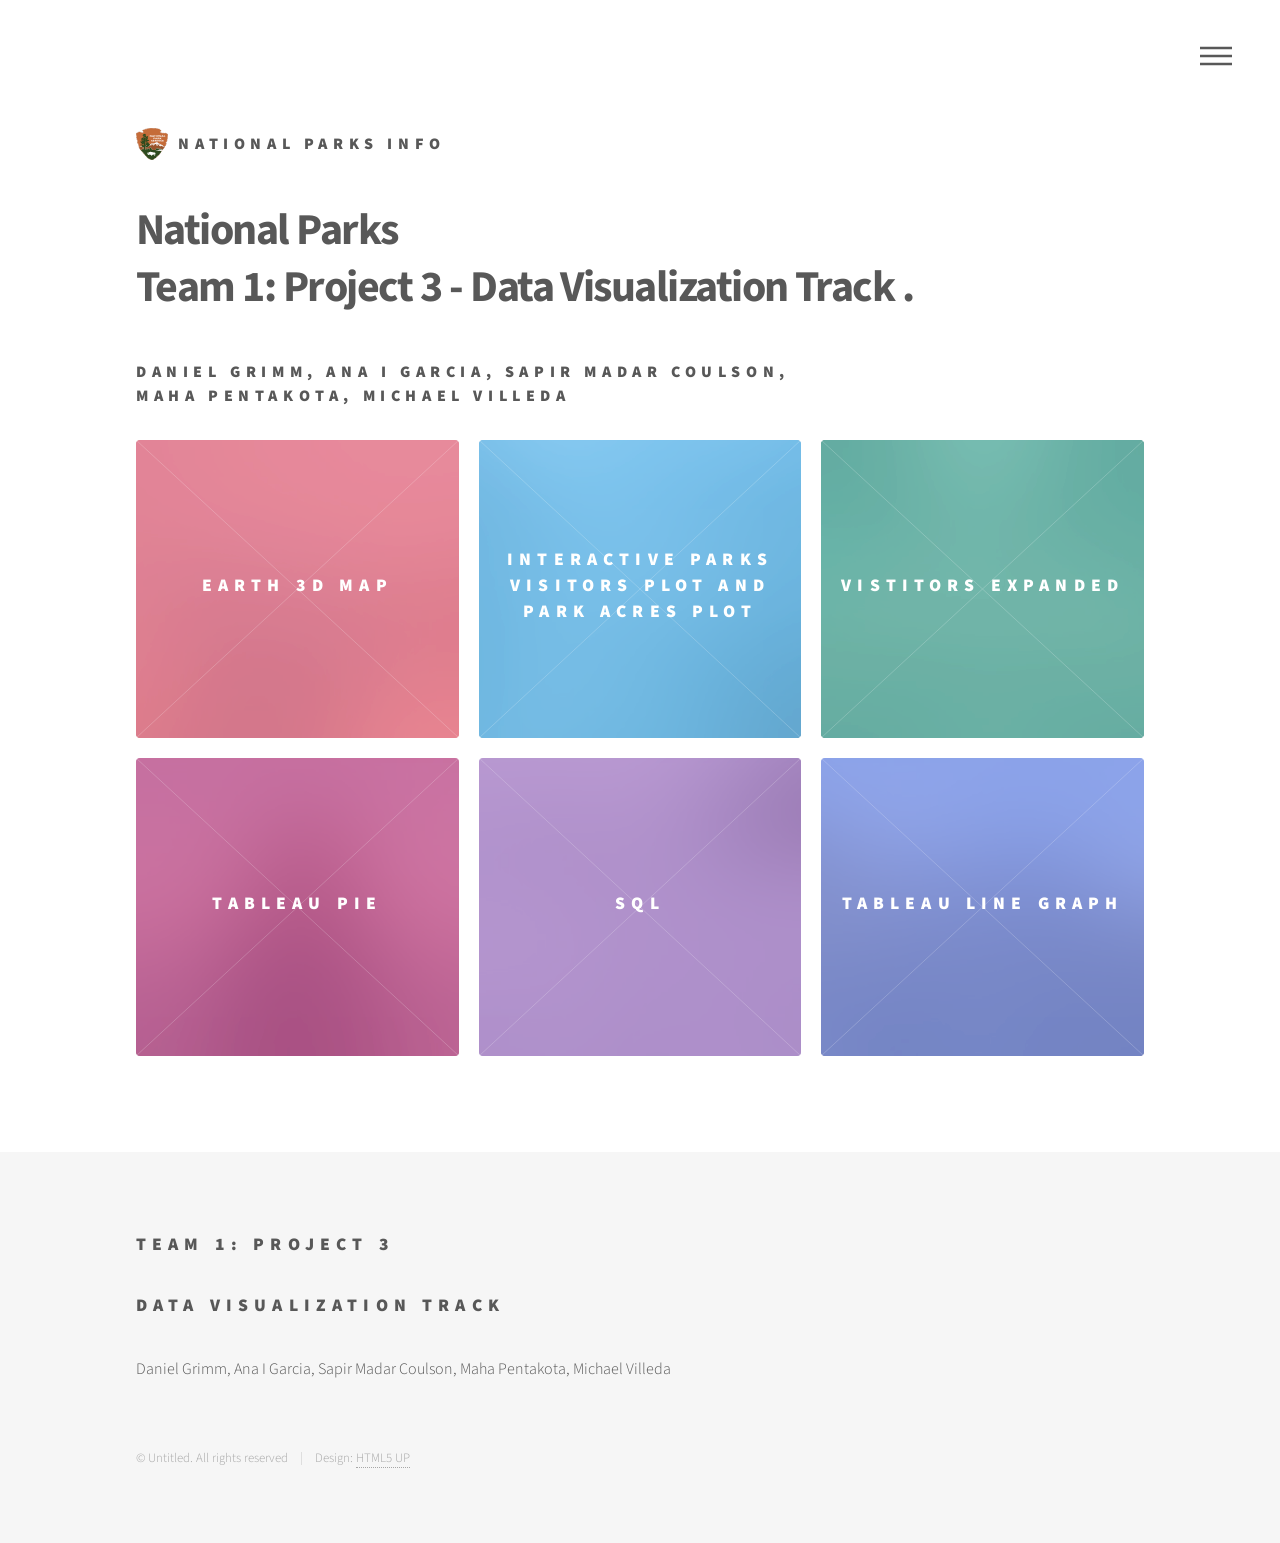
==== index.html @ 00351a28 "first commit" ====
<!DOCTYPE HTML>
<html>
	<head>
		<title>National Parks info</title>
		<meta charset="utf-8" />
		<meta name="viewport" content="width=device-width, initial-scale=1, user-scalable=no" />
		<link rel="stylesheet" href="assets/css/main.css" />
		<noscript><link rel="stylesheet" href="assets/css/noscript.css" /></noscript>
	</head>
	<body class="is-preload">
		<!-- Wrapper -->
			<div id="wrapper">

				<!-- Header -->
					<header id="header">
						<div class="inner">

							<!-- Logo -->
								<a href="index.html" class="logo">
									<span class="symbol"><img src="images/logo.svg" alt="" /></span><span class="title">National Parks info</span>
								</a>

							<!-- Nav -->
								<nav>
									<ul>
										<li><a href="#menu">Menu</a></li>
									</ul>
								</nav>

						</div>
					</header>

				<!-- Menu -->
					<nav id="menu">
						<h2>Menu</h2>
						<ul>
							<li><a href="index.html">Home</a></li>
							<li><a href="map.html">3D MAP</a></li>
							<li><a href="visitors.html">vistitors</a></li>
							<li><a href="visitors-expanded.html">vistitors-expanded</a></li>
							<li><a href="tableauPark.html">Tableau Pie </a></li>
							<li><a href="SQL.html">SQL</a></li>
							<li><a href="tableauYear.html">Tableau Line graph</a></li>
							<li><a href="Readme.md">README</a></li>
						</ul>
					</nav>

				<!-- Main -->
					<div id="main">
						<div class="inner">
							<header>
								<h1>National Parks <br />
								Team 1: Project 3 -  Data Visualization Track </a>.</h1>
								<h3>Daniel Grimm, Ana I Garcia, Sapir Madar Coulson,<br />
								Maha Pentakota, Michael Villeda </h3>
							</header>
							<section class="tiles">
								<article class="style1">
									<span class="image">
										<img src="images/pic01.jpg" alt="" />
									</span>
									<a href="map.html">
										<h2>Earth 3D Map</h2>
										<div class="content">
											<p>National park details, including entrance fees,<br />
												location, and websites, are displayed on an interactive 3D globe using CesiumJS.<br />
												Users can filter data through HTML menus,<br />
												with a Flask backend powering dynamic visualizations.</P>
										</div>
									</a>
								</article>
								<article class="style2">
									<span class="image">
										<img src="images/pic02.jpg" alt="" />
									</span>
									<a href="visitors.html">
										<h2>interactive parks visitors plot and park acres plot </h2>
										<div class="content">
											<p> </p>
										</div>
									</a>
								</article>
								<article class="style3">
									<span class="image">
										<img src="images/pic03.jpg" alt="" />
									</span>
									<a href="visitors-expanded.html">
										<h2>vistitors expanded</h2>
										<div class="content">
										</div>
									</a>
								</article>
								<article class="style4">
									<span class="image">
										<img src="images/pic04.jpg" alt="" />
									</span>
									<a href="tableauPark.html">
										<h2>Tableau Pie</h2>
										<div class="content">
										</div>
									</a>
								</article>
								<article class="style5">
									<span class="image">
										<img src="images/pic05.jpg" alt="" />
									</span>
									<a href="SQL.html">
										<h2>SQL</h2>
										<div class="content">
										</div>
									</a>
								</article>
								<article class="style6">
									<span class="image">
										<img src="images/pic06.jpg" alt="" />
									</span>
									<a href="tableauYear.html">
										<h2>Tableau Line graph</h2>
										<div class="content">
										</div>
									</a>
								</article>
							</section>
						</div>
					</div>

				<!-- Footer -->
					<footer id="footer">
						<div class="inner">
							<section>
								<h2> Team 1: Project 3  </h2>
							    <h2> Data Visualization Track </h2>
								<p>Daniel Grimm, Ana I Garcia, Sapir Madar Coulson, Maha Pentakota, Michael Villeda </p>
						    </section>
							<ul class="copyright">
								<li>&copy; Untitled. All rights reserved</li><li>Design: <a href="http://html5up.net">HTML5 UP</a></li>
							</ul>
						</div>
					</footer>

			</div>

		<!-- Scripts -->
			<script src="assets/js/jquery.min.js"></script>
			<script src="assets/js/browser.min.js"></script>
			<script src="assets/js/breakpoints.min.js"></script>
			<script src="assets/js/util.js"></script>
			<script src="assets/js/main.js"></script>

	</body>
</html>
---- assets/css/main.css ----
@import url(fontawesome-all.min.css);
@import url("https://fonts.googleapis.com/css?family=Source+Sans+Pro:300,700,900");

/*
	Phantom by HTML5 UP
	html5up.net | @ajlkn
	Free for personal and commercial use under the CCA 3.0 license (html5up.net/license)
*/

html, body, div, span, applet, object,
iframe, h1, h2, h3, h4, h5, h6, p, blockquote,
pre, a, abbr, acronym, address, big, cite,
code, del, dfn, em, img, ins, kbd, q, s, samp,
small, strike, strong, sub, sup, tt, var, b,
u, i, center, dl, dt, dd, ol, ul, li, fieldset,
form, label, legend, table, caption, tbody,
tfoot, thead, tr, th, td, article, aside,
canvas, details, embed, figure, figcaption,
footer, header, hgroup, menu, nav, output, ruby,
section, summary, time, mark, audio, video {
	margin: 0;
	padding: 0;
	border: 0;
	font-size: 100%;
	font: inherit;
	vertical-align: baseline;}

article, aside, details, figcaption, figure,
footer, header, hgroup, menu, nav, section {
	display: block;}

body {
	line-height: 1;
}

ol, ul {
	list-style: none;
}

blockquote, q {
	quotes: none;
}

	blockquote:before, blockquote:after, q:before, q:after {
		content: '';
		content: none;
	}

table {
	border-collapse: collapse;
	border-spacing: 0;
}

body {
	-webkit-text-size-adjust: none;
}

mark {
	background-color: transparent;
	color: inherit;
}

input::-moz-focus-inner {
	border: 0;
	padding: 0;
}

input, select, textarea {
	-moz-appearance: none;
	-webkit-appearance: none;
	-ms-appearance: none;
	appearance: none;
}

/* Basic */

	@-ms-viewport {
		width: device-width;
	}

	body {
		-ms-overflow-style: scrollbar;
	}

	@media screen and (max-width: 480px) {

		html, body {
			min-width: 320px;
		}

	}

	html {
		box-sizing: border-box;
	}

	*, *:before, *:after {
		box-sizing: inherit;
	}

	body {
		background: #ffffff;
	}

		body.is-preload *, body.is-preload *:before, body.is-preload *:after {
			-moz-animation: none !important;
			-webkit-animation: none !important;
			-ms-animation: none !important;
			animation: none !important;
			-moz-transition: none !important;
			-webkit-transition: none !important;
			-ms-transition: none !important;
			transition: none !important;
		}

/* Type */

	body, input, select, textarea {
		color: #585858;
		font-family: "Source Sans Pro", Helvetica, sans-serif;
		font-size: 16pt;
		font-weight: 300;
		line-height: 1.75;
	}

		@media screen and (max-width: 1680px) {

			body, input, select, textarea {
				font-size: 14pt;
			}

		}

		@media screen and (max-width: 1280px) {

			body, input, select, textarea {
				font-size: 12pt;
			}

		}

	a {
		-moz-transition: border-bottom-color 0.2s ease, color 0.2s ease;
		-webkit-transition: border-bottom-color 0.2s ease, color 0.2s ease;
		-ms-transition: border-bottom-color 0.2s ease, color 0.2s ease;
		transition: border-bottom-color 0.2s ease, color 0.2s ease;
		text-decoration: none;
		color: #585858;
		border-bottom: dotted 1px rgba(88, 88, 88, 0.5);
	}

		a:hover {
			border-bottom-color: transparent;
			color: #f2849e !important;
		}

	strong, b {
		font-weight: 900;
	}

	em, i {
		font-style: italic;
	}

	p {
		margin: 0 0 2em 0;
	}

	h1 {
		font-size: 2.75em;
		font-weight: 700;
		line-height: 1.3;
		margin: 0 0 1em 0;
		letter-spacing: -0.035em;
	}

		h1 a {
			color: inherit;
		}

		@media screen and (max-width: 736px) {

			h1 {
				font-size: 2em;
				margin: 0 0 1em 0;
			}

		}

		@media screen and (max-width: 360px) {

			h1 {
				font-size: 1.75em;
			}

		}

	h2, h3, h4, h5, h6 {
		font-weight: 900;
		line-height: 1.5;
		margin: 0 0 2em 0;
		text-transform: uppercase;
		letter-spacing: 0.35em;
	}

		h2 a, h3 a, h4 a, h5 a, h6 a {
			color: inherit;
		}

	h2 {
		font-size: 1.1em;
	}

	h3 {
		font-size: 1em;
	}

	h4 {
		font-size: 0.8em;
	}

	h5 {
		font-size: 0.8em;
	}

	h6 {
		font-size: 0.8em;
	}

	@media screen and (max-width: 980px) {

		h1 br, h2 br, h3 br, h4 br, h5 br, h6 br {
			display: none;
		}

	}

	@media screen and (max-width: 736px) {

		h2 {
			font-size: 1em;
		}

		h3 {
			font-size: 0.8em;
		}

	}

	sub {
		font-size: 0.8em;
		position: relative;
		top: 0.5em;
	}

	sup {
		font-size: 0.8em;
		position: relative;
		top: -0.5em;
	}

	blockquote {
		border-left: solid 4px #c9c9c9;
		font-style: italic;
		margin: 0 0 2em 0;
		padding: 0.5em 0 0.5em 2em;
	}

	code {
		background: rgba(144, 144, 144, 0.075);
		border-radius: 4px;
		border: solid 1px #c9c9c9;
		font-family: "Courier New", monospace;
		font-size: 0.9em;
		margin: 0 0.25em;
		padding: 0.25em 0.65em;
	}

	pre {
		-webkit-overflow-scrolling: touch;
		font-family: "Courier New", monospace;
		font-size: 0.9em;
		margin: 0 0 2em 0;
	}

		pre code {
			display: block;
			line-height: 1.75;
			padding: 1em 1.5em;
			overflow-x: auto;
		}

	hr {
		border: 0;
		border-bottom: solid 1px #c9c9c9;
		margin: 2em 0;
	}

		hr.major {
			margin: 3em 0;
		}

	.align-left {
		text-align: left;
	}

	.align-center {
		text-align: center;
	}

	.align-right {
		text-align: right;
	}

/* Row */

	.row {
		display: flex;
		flex-wrap: wrap;
		box-sizing: border-box;
		align-items: stretch;
	}

		.row > * {
			box-sizing: border-box;
		}

		.row.gtr-uniform > * > :last-child {
			margin-bottom: 0;
		}

		.row.aln-left {
			justify-content: flex-start;
		}

		.row.aln-center {
			justify-content: center;
		}

		.row.aln-right {
			justify-content: flex-end;
		}

		.row.aln-top {
			align-items: flex-start;
		}

		.row.aln-middle {
			align-items: center;
		}

		.row.aln-bottom {
			align-items: flex-end;
		}

		.row > .imp {
			order: -1;
		}

		.row > .col-1 {
			width: 8.33333%;
		}

		.row > .off-1 {
			margin-left: 8.33333%;
		}

		.row > .col-2 {
			width: 16.66667%;
		}

		.row > .off-2 {
			margin-left: 16.66667%;
		}

		.row > .col-3 {
			width: 25%;
		}

		.row > .off-3 {
			margin-left: 25%;
		}

		.row > .col-4 {
			width: 33.33333%;
		}

		.row > .off-4 {
			margin-left: 33.33333%;
		}

		.row > .col-5 {
			width: 41.66667%;
		}

		.row > .off-5 {
			margin-left: 41.66667%;
		}

		.row > .col-6 {
			width: 50%;
		}

		.row > .off-6 {
			margin-left: 50%;
		}

		.row > .col-7 {
			width: 58.33333%;
		}

		.row > .off-7 {
			margin-left: 58.33333%;
		}

		.row > .col-8 {
			width: 66.66667%;
		}

		.row > .off-8 {
			margin-left: 66.66667%;
		}

		.row > .col-9 {
			width: 75%;
		}

		.row > .off-9 {
			margin-left: 75%;
		}

		.row > .col-10 {
			width: 83.33333%;
		}

		.row > .off-10 {
			margin-left: 83.33333%;
		}

		.row > .col-11 {
			width: 91.66667%;
		}

		.row > .off-11 {
			margin-left: 91.66667%;
		}

		.row > .col-12 {
			width: 100%;
		}

		.row > .off-12 {
			margin-left: 100%;
		}

		.row.gtr-0 {
			margin-top: 0;
			margin-left: 0em;
		}

			.row.gtr-0 > * {
				padding: 0 0 0 0em;
			}

			.row.gtr-0.gtr-uniform {
				margin-top: 0em;
			}

				.row.gtr-0.gtr-uniform > * {
					padding-top: 0em;
				}

		.row.gtr-25 {
			margin-top: 0;
			margin-left: -0.5em;
		}

			.row.gtr-25 > * {
				padding: 0 0 0 0.5em;
			}

			.row.gtr-25.gtr-uniform {
				margin-top: -0.5em;
			}

				.row.gtr-25.gtr-uniform > * {
					padding-top: 0.5em;
				}

		.row.gtr-50 {
			margin-top: 0;
			margin-left: -1em;
		}

			.row.gtr-50 > * {
				padding: 0 0 0 1em;
			}

			.row.gtr-50.gtr-uniform {
				margin-top: -1em;
			}

				.row.gtr-50.gtr-uniform > * {
					padding-top: 1em;
				}

		.row {
			margin-top: 0;
			margin-left: -2em;
		}

			.row > * {
				padding: 0 0 0 2em;
			}

			.row.gtr-uniform {
				margin-top: -2em;
			}

				.row.gtr-uniform > * {
					padding-top: 2em;
				}

		.row.gtr-150 {
			margin-top: 0;
			margin-left: -3em;
		}

			.row.gtr-150 > * {
				padding: 0 0 0 3em;
			}

			.row.gtr-150.gtr-uniform {
				margin-top: -3em;
			}

				.row.gtr-150.gtr-uniform > * {
					padding-top: 3em;
				}

		.row.gtr-200 {
			margin-top: 0;
			margin-left: -4em;
		}

			.row.gtr-200 > * {
				padding: 0 0 0 4em;
			}

			.row.gtr-200.gtr-uniform {
				margin-top: -4em;
			}

				.row.gtr-200.gtr-uniform > * {
					padding-top: 4em;
				}

		@media screen and (max-width: 1680px) {

			.row {
				display: flex;
				flex-wrap: wrap;
				box-sizing: border-box;
				align-items: stretch;
			}

				.row > * {
					box-sizing: border-box;
				}

				.row.gtr-uniform > * > :last-child {
					margin-bottom: 0;
				}

				.row.aln-left {
					justify-content: flex-start;
				}

				.row.aln-center {
					justify-content: center;
				}

				.row.aln-right {
					justify-content: flex-end;
				}

				.row.aln-top {
					align-items: flex-start;
				}

				.row.aln-middle {
					align-items: center;
				}

				.row.aln-bottom {
					align-items: flex-end;
				}

				.row > .imp-xlarge {
					order: -1;
				}

				.row > .col-1-xlarge {
					width: 8.33333%;
				}

				.row > .off-1-xlarge {
					margin-left: 8.33333%;
				}

				.row > .col-2-xlarge {
					width: 16.66667%;
				}

				.row > .off-2-xlarge {
					margin-left: 16.66667%;
				}

				.row > .col-3-xlarge {
					width: 25%;
				}

				.row > .off-3-xlarge {
					margin-left: 25%;
				}

				.row > .col-4-xlarge {
					width: 33.33333%;
				}

				.row > .off-4-xlarge {
					margin-left: 33.33333%;
				}

				.row > .col-5-xlarge {
					width: 41.66667%;
				}

				.row > .off-5-xlarge {
					margin-left: 41.66667%;
				}

				.row > .col-6-xlarge {
					width: 50%;
				}

				.row > .off-6-xlarge {
					margin-left: 50%;
				}

				.row > .col-7-xlarge {
					width: 58.33333%;
				}

				.row > .off-7-xlarge {
					margin-left: 58.33333%;
				}

				.row > .col-8-xlarge {
					width: 66.66667%;
				}

				.row > .off-8-xlarge {
					margin-left: 66.66667%;
				}

				.row > .col-9-xlarge {
					width: 75%;
				}

				.row > .off-9-xlarge {
					margin-left: 75%;
				}

				.row > .col-10-xlarge {
					width: 83.33333%;
				}

				.row > .off-10-xlarge {
					margin-left: 83.33333%;
				}

				.row > .col-11-xlarge {
					width: 91.66667%;
				}

				.row > .off-11-xlarge {
					margin-left: 91.66667%;
				}

				.row > .col-12-xlarge {
					width: 100%;
				}

				.row > .off-12-xlarge {
					margin-left: 100%;
				}

				.row.gtr-0 {
					margin-top: 0;
					margin-left: 0em;
				}

					.row.gtr-0 > * {
						padding: 0 0 0 0em;
					}

					.row.gtr-0.gtr-uniform {
						margin-top: 0em;
					}

						.row.gtr-0.gtr-uniform > * {
							padding-top: 0em;
						}

				.row.gtr-25 {
					margin-top: 0;
					margin-left: -0.5em;
				}

					.row.gtr-25 > * {
						padding: 0 0 0 0.5em;
					}

					.row.gtr-25.gtr-uniform {
						margin-top: -0.5em;
					}

						.row.gtr-25.gtr-uniform > * {
							padding-top: 0.5em;
						}

				.row.gtr-50 {
					margin-top: 0;
					margin-left: -1em;
				}

					.row.gtr-50 > * {
						padding: 0 0 0 1em;
					}

					.row.gtr-50.gtr-uniform {
						margin-top: -1em;
					}

						.row.gtr-50.gtr-uniform > * {
							padding-top: 1em;
						}

				.row {
					margin-top: 0;
					margin-left: -2em;
				}

					.row > * {
						padding: 0 0 0 2em;
					}

					.row.gtr-uniform {
						margin-top: -2em;
					}

						.row.gtr-uniform > * {
							padding-top: 2em;
						}

				.row.gtr-150 {
					margin-top: 0;
					margin-left: -3em;
				}

					.row.gtr-150 > * {
						padding: 0 0 0 3em;
					}

					.row.gtr-150.gtr-uniform {
						margin-top: -3em;
					}

						.row.gtr-150.gtr-uniform > * {
							padding-top: 3em;
						}

				.row.gtr-200 {
					margin-top: 0;
					margin-left: -4em;
				}

					.row.gtr-200 > * {
						padding: 0 0 0 4em;
					}

					.row.gtr-200.gtr-uniform {
						margin-top: -4em;
					}

						.row.gtr-200.gtr-uniform > * {
							padding-top: 4em;
						}

		}

		@media screen and (max-width: 1280px) {

			.row {
				display: flex;
				flex-wrap: wrap;
				box-sizing: border-box;
				align-items: stretch;
			}

				.row > * {
					box-sizing: border-box;
				}

				.row.gtr-uniform > * > :last-child {
					margin-bottom: 0;
				}

				.row.aln-left {
					justify-content: flex-start;
				}

				.row.aln-center {
					justify-content: center;
				}

				.row.aln-right {
					justify-content: flex-end;
				}

				.row.aln-top {
					align-items: flex-start;
				}

				.row.aln-middle {
					align-items: center;
				}

				.row.aln-bottom {
					align-items: flex-end;
				}

				.row > .imp-large {
					order: -1;
				}

				.row > .col-1-large {
					width: 8.33333%;
				}

				.row > .off-1-large {
					margin-left: 8.33333%;
				}

				.row > .col-2-large {
					width: 16.66667%;
				}

				.row > .off-2-large {
					margin-left: 16.66667%;
				}

				.row > .col-3-large {
					width: 25%;
				}

				.row > .off-3-large {
					margin-left: 25%;
				}

				.row > .col-4-large {
					width: 33.33333%;
				}

				.row > .off-4-large {
					margin-left: 33.33333%;
				}

				.row > .col-5-large {
					width: 41.66667%;
				}

				.row > .off-5-large {
					margin-left: 41.66667%;
				}

				.row > .col-6-large {
					width: 50%;
				}

				.row > .off-6-large {
					margin-left: 50%;
				}

				.row > .col-7-large {
					width: 58.33333%;
				}

				.row > .off-7-large {
					margin-left: 58.33333%;
				}

				.row > .col-8-large {
					width: 66.66667%;
				}

				.row > .off-8-large {
					margin-left: 66.66667%;
				}

				.row > .col-9-large {
					width: 75%;
				}

				.row > .off-9-large {
					margin-left: 75%;
				}

				.row > .col-10-large {
					width: 83.33333%;
				}

				.row > .off-10-large {
					margin-left: 83.33333%;
				}

				.row > .col-11-large {
					width: 91.66667%;
				}

				.row > .off-11-large {
					margin-left: 91.66667%;
				}

				.row > .col-12-large {
					width: 100%;
				}

				.row > .off-12-large {
					margin-left: 100%;
				}

				.row.gtr-0 {
					margin-top: 0;
					margin-left: 0em;
				}

					.row.gtr-0 > * {
						padding: 0 0 0 0em;
					}

					.row.gtr-0.gtr-uniform {
						margin-top: 0em;
					}

						.row.gtr-0.gtr-uniform > * {
							padding-top: 0em;
						}

				.row.gtr-25 {
					margin-top: 0;
					margin-left: -0.5em;
				}

					.row.gtr-25 > * {
						padding: 0 0 0 0.5em;
					}

					.row.gtr-25.gtr-uniform {
						margin-top: -0.5em;
					}

						.row.gtr-25.gtr-uniform > * {
							padding-top: 0.5em;
						}

				.row.gtr-50 {
					margin-top: 0;
					margin-left: -1em;
				}

					.row.gtr-50 > * {
						padding: 0 0 0 1em;
					}

					.row.gtr-50.gtr-uniform {
						margin-top: -1em;
					}

						.row.gtr-50.gtr-uniform > * {
							padding-top: 1em;
						}

				.row {
					margin-top: 0;
					margin-left: -2em;
				}

					.row > * {
						padding: 0 0 0 2em;
					}

					.row.gtr-uniform {
						margin-top: -2em;
					}

						.row.gtr-uniform > * {
							padding-top: 2em;
						}

				.row.gtr-150 {
					margin-top: 0;
					margin-left: -3em;
				}

					.row.gtr-150 > * {
						padding: 0 0 0 3em;
					}

					.row.gtr-150.gtr-uniform {
						margin-top: -3em;
					}

						.row.gtr-150.gtr-uniform > * {
							padding-top: 3em;
						}

				.row.gtr-200 {
					margin-top: 0;
					margin-left: -4em;
				}

					.row.gtr-200 > * {
						padding: 0 0 0 4em;
					}

					.row.gtr-200.gtr-uniform {
						margin-top: -4em;
					}

						.row.gtr-200.gtr-uniform > * {
							padding-top: 4em;
						}

		}

		@media screen and (max-width: 980px) {

			.row {
				display: flex;
				flex-wrap: wrap;
				box-sizing: border-box;
				align-items: stretch;
			}

				.row > * {
					box-sizing: border-box;
				}

				.row.gtr-uniform > * > :last-child {
					margin-bottom: 0;
				}

				.row.aln-left {
					justify-content: flex-start;
				}

				.row.aln-center {
					justify-content: center;
				}

				.row.aln-right {
					justify-content: flex-end;
				}

				.row.aln-top {
					align-items: flex-start;
				}

				.row.aln-middle {
					align-items: center;
				}

				.row.aln-bottom {
					align-items: flex-end;
				}

				.row > .imp-medium {
					order: -1;
				}

				.row > .col-1-medium {
					width: 8.33333%;
				}

				.row > .off-1-medium {
					margin-left: 8.33333%;
				}

				.row > .col-2-medium {
					width: 16.66667%;
				}

				.row > .off-2-medium {
					margin-left: 16.66667%;
				}

				.row > .col-3-medium {
					width: 25%;
				}

				.row > .off-3-medium {
					margin-left: 25%;
				}

				.row > .col-4-medium {
					width: 33.33333%;
				}

				.row > .off-4-medium {
					margin-left: 33.33333%;
				}

				.row > .col-5-medium {
					width: 41.66667%;
				}

				.row > .off-5-medium {
					margin-left: 41.66667%;
				}

				.row > .col-6-medium {
					width: 50%;
				}

				.row > .off-6-medium {
					margin-left: 50%;
				}

				.row > .col-7-medium {
					width: 58.33333%;
				}

				.row > .off-7-medium {
					margin-left: 58.33333%;
				}

				.row > .col-8-medium {
					width: 66.66667%;
				}

				.row > .off-8-medium {
					margin-left: 66.66667%;
				}

				.row > .col-9-medium {
					width: 75%;
				}

				.row > .off-9-medium {
					margin-left: 75%;
				}

				.row > .col-10-medium {
					width: 83.33333%;
				}

				.row > .off-10-medium {
					margin-left: 83.33333%;
				}

				.row > .col-11-medium {
					width: 91.66667%;
				}

				.row > .off-11-medium {
					margin-left: 91.66667%;
				}

				.row > .col-12-medium {
					width: 100%;
				}

				.row > .off-12-medium {
					margin-left: 100%;
				}

				.row.gtr-0 {
					margin-top: 0;
					margin-left: 0em;
				}

					.row.gtr-0 > * {
						padding: 0 0 0 0em;
					}

					.row.gtr-0.gtr-uniform {
						margin-top: 0em;
					}

						.row.gtr-0.gtr-uniform > * {
							padding-top: 0em;
						}

				.row.gtr-25 {
					margin-top: 0;
					margin-left: -0.375em;
				}

					.row.gtr-25 > * {
						padding: 0 0 0 0.375em;
					}

					.row.gtr-25.gtr-uniform {
						margin-top: -0.375em;
					}

						.row.gtr-25.gtr-uniform > * {
							padding-top: 0.375em;
						}

				.row.gtr-50 {
					margin-top: 0;
					margin-left: -0.75em;
				}

					.row.gtr-50 > * {
						padding: 0 0 0 0.75em;
					}

					.row.gtr-50.gtr-uniform {
						margin-top: -0.75em;
					}

						.row.gtr-50.gtr-uniform > * {
							padding-top: 0.75em;
						}

				.row {
					margin-top: 0;
					margin-left: -1.5em;
				}

					.row > * {
						padding: 0 0 0 1.5em;
					}

					.row.gtr-uniform {
						margin-top: -1.5em;
					}

						.row.gtr-uniform > * {
							padding-top: 1.5em;
						}

				.row.gtr-150 {
					margin-top: 0;
					margin-left: -2.25em;
				}

					.row.gtr-150 > * {
						padding: 0 0 0 2.25em;
					}

					.row.gtr-150.gtr-uniform {
						margin-top: -2.25em;
					}

						.row.gtr-150.gtr-uniform > * {
							padding-top: 2.25em;
						}

				.row.gtr-200 {
					margin-top: 0;
					margin-left: -3em;
				}

					.row.gtr-200 > * {
						padding: 0 0 0 3em;
					}

					.row.gtr-200.gtr-uniform {
						margin-top: -3em;
					}

						.row.gtr-200.gtr-uniform > * {
							padding-top: 3em;
						}

		}

		@media screen and (max-width: 736px) {

			.row {
				display: flex;
				flex-wrap: wrap;
				box-sizing: border-box;
				align-items: stretch;
			}

				.row > * {
					box-sizing: border-box;
				}

				.row.gtr-uniform > * > :last-child {
					margin-bottom: 0;
				}

				.row.aln-left {
					justify-content: flex-start;
				}

				.row.aln-center {
					justify-content: center;
				}

				.row.aln-right {
					justify-content: flex-end;
				}

				.row.aln-top {
					align-items: flex-start;
				}

				.row.aln-middle {
					align-items: center;
				}

				.row.aln-bottom {
					align-items: flex-end;
				}

				.row > .imp-small {
					order: -1;
				}

				.row > .col-1-small {
					width: 8.33333%;
				}

				.row > .off-1-small {
					margin-left: 8.33333%;
				}

				.row > .col-2-small {
					width: 16.66667%;
				}

				.row > .off-2-small {
					margin-left: 16.66667%;
				}

				.row > .col-3-small {
					width: 25%;
				}

				.row > .off-3-small {
					margin-left: 25%;
				}

				.row > .col-4-small {
					width: 33.33333%;
				}

				.row > .off-4-small {
					margin-left: 33.33333%;
				}

				.row > .col-5-small {
					width: 41.66667%;
				}

				.row > .off-5-small {
					margin-left: 41.66667%;
				}

				.row > .col-6-small {
					width: 50%;
				}

				.row > .off-6-small {
					margin-left: 50%;
				}

				.row > .col-7-small {
					width: 58.33333%;
				}

				.row > .off-7-small {
					margin-left: 58.33333%;
				}

				.row > .col-8-small {
					width: 66.66667%;
				}

				.row > .off-8-small {
					margin-left: 66.66667%;
				}

				.row > .col-9-small {
					width: 75%;
				}

				.row > .off-9-small {
					margin-left: 75%;
				}

				.row > .col-10-small {
					width: 83.33333%;
				}

				.row > .off-10-small {
					margin-left: 83.33333%;
				}

				.row > .col-11-small {
					width: 91.66667%;
				}

				.row > .off-11-small {
					margin-left: 91.66667%;
				}

				.row > .col-12-small {
					width: 100%;
				}

				.row > .off-12-small {
					margin-left: 100%;
				}

				.row.gtr-0 {
					margin-top: 0;
					margin-left: 0em;
				}

					.row.gtr-0 > * {
						padding: 0 0 0 0em;
					}

					.row.gtr-0.gtr-uniform {
						margin-top: 0em;
					}

						.row.gtr-0.gtr-uniform > * {
							padding-top: 0em;
						}

				.row.gtr-25 {
					margin-top: 0;
					margin-left: -0.25em;
				}

					.row.gtr-25 > * {
						padding: 0 0 0 0.25em;
					}

					.row.gtr-25.gtr-uniform {
						margin-top: -0.25em;
					}

						.row.gtr-25.gtr-uniform > * {
							padding-top: 0.25em;
						}

				.row.gtr-50 {
					margin-top: 0;
					margin-left: -0.5em;
				}

					.row.gtr-50 > * {
						padding: 0 0 0 0.5em;
					}

					.row.gtr-50.gtr-uniform {
						margin-top: -0.5em;
					}

						.row.gtr-50.gtr-uniform > * {
							padding-top: 0.5em;
						}

				.row {
					margin-top: 0;
					margin-left: -1em;
				}

					.row > * {
						padding: 0 0 0 1em;
					}

					.row.gtr-uniform {
						margin-top: -1em;
					}

						.row.gtr-uniform > * {
							padding-top: 1em;
						}

				.row.gtr-150 {
					margin-top: 0;
					margin-left: -1.5em;
				}

					.row.gtr-150 > * {
						padding: 0 0 0 1.5em;
					}

					.row.gtr-150.gtr-uniform {
						margin-top: -1.5em;
					}

						.row.gtr-150.gtr-uniform > * {
							padding-top: 1.5em;
						}

				.row.gtr-200 {
					margin-top: 0;
					margin-left: -2em;
				}

					.row.gtr-200 > * {
						padding: 0 0 0 2em;
					}

					.row.gtr-200.gtr-uniform {
						margin-top: -2em;
					}

						.row.gtr-200.gtr-uniform > * {
							padding-top: 2em;
						}

		}

		@media screen and (max-width: 480px) {

			.row {
				display: flex;
				flex-wrap: wrap;
				box-sizing: border-box;
				align-items: stretch;
			}

				.row > * {
					box-sizing: border-box;
				}

				.row.gtr-uniform > * > :last-child {
					margin-bottom: 0;
				}

				.row.aln-left {
					justify-content: flex-start;
				}

				.row.aln-center {
					justify-content: center;
				}

				.row.aln-right {
					justify-content: flex-end;
				}

				.row.aln-top {
					align-items: flex-start;
				}

				.row.aln-middle {
					align-items: center;
				}

				.row.aln-bottom {
					align-items: flex-end;
				}

				.row > .imp-xsmall {
					order: -1;
				}

				.row > .col-1-xsmall {
					width: 8.33333%;
				}

				.row > .off-1-xsmall {
					margin-left: 8.33333%;
				}

				.row > .col-2-xsmall {
					width: 16.66667%;
				}

				.row > .off-2-xsmall {
					margin-left: 16.66667%;
				}

				.row > .col-3-xsmall {
					width: 25%;
				}

				.row > .off-3-xsmall {
					margin-left: 25%;
				}

				.row > .col-4-xsmall {
					width: 33.33333%;
				}

				.row > .off-4-xsmall {
					margin-left: 33.33333%;
				}

				.row > .col-5-xsmall {
					width: 41.66667%;
				}

				.row > .off-5-xsmall {
					margin-left: 41.66667%;
				}

				.row > .col-6-xsmall {
					width: 50%;
				}

				.row > .off-6-xsmall {
					margin-left: 50%;
				}

				.row > .col-7-xsmall {
					width: 58.33333%;
				}

				.row > .off-7-xsmall {
					margin-left: 58.33333%;
				}

				.row > .col-8-xsmall {
					width: 66.66667%;
				}

				.row > .off-8-xsmall {
					margin-left: 66.66667%;
				}

				.row > .col-9-xsmall {
					width: 75%;
				}

				.row > .off-9-xsmall {
					margin-left: 75%;
				}

				.row > .col-10-xsmall {
					width: 83.33333%;
				}

				.row > .off-10-xsmall {
					margin-left: 83.33333%;
				}

				.row > .col-11-xsmall {
					width: 91.66667%;
				}

				.row > .off-11-xsmall {
					margin-left: 91.66667%;
				}

				.row > .col-12-xsmall {
					width: 100%;
				}

				.row > .off-12-xsmall {
					margin-left: 100%;
				}

				.row.gtr-0 {
					margin-top: 0;
					margin-left: 0em;
				}

					.row.gtr-0 > * {
						padding: 0 0 0 0em;
					}

					.row.gtr-0.gtr-uniform {
						margin-top: 0em;
					}

						.row.gtr-0.gtr-uniform > * {
							padding-top: 0em;
						}

				.row.gtr-25 {
					margin-top: 0;
					margin-left: -0.25em;
				}

					.row.gtr-25 > * {
						padding: 0 0 0 0.25em;
					}

					.row.gtr-25.gtr-uniform {
						margin-top: -0.25em;
					}

						.row.gtr-25.gtr-uniform > * {
							padding-top: 0.25em;
						}

				.row.gtr-50 {
					margin-top: 0;
					margin-left: -0.5em;
				}

					.row.gtr-50 > * {
						padding: 0 0 0 0.5em;
					}

					.row.gtr-50.gtr-uniform {
						margin-top: -0.5em;
					}

						.row.gtr-50.gtr-uniform > * {
							padding-top: 0.5em;
						}

				.row {
					margin-top: 0;
					margin-left: -1em;
				}

					.row > * {
						padding: 0 0 0 1em;
					}

					.row.gtr-uniform {
						margin-top: -1em;
					}

						.row.gtr-uniform > * {
							padding-top: 1em;
						}

				.row.gtr-150 {
					margin-top: 0;
					margin-left: -1.5em;
				}

					.row.gtr-150 > * {
						padding: 0 0 0 1.5em;
					}

					.row.gtr-150.gtr-uniform {
						margin-top: -1.5em;
					}

						.row.gtr-150.gtr-uniform > * {
							padding-top: 1.5em;
						}

				.row.gtr-200 {
					margin-top: 0;
					margin-left: -2em;
				}

					.row.gtr-200 > * {
						padding: 0 0 0 2em;
					}

					.row.gtr-200.gtr-uniform {
						margin-top: -2em;
					}

						.row.gtr-200.gtr-uniform > * {
							padding-top: 2em;
						}

		}

/* Section/Article */

	section.special, article.special {
		text-align: center;
	}

	header p {
		margin-top: -1em;
	}

	@media screen and (max-width: 736px) {

		header p {
			margin-top: 0;
		}

	}

/* Icon */

	.icon {
		text-decoration: none;
		border-bottom: none;
		position: relative;
	}

		.icon:before {
			-moz-osx-font-smoothing: grayscale;
			-webkit-font-smoothing: antialiased;
			display: inline-block;
			font-style: normal;
			font-variant: normal;
			text-rendering: auto;
			line-height: 1;
			text-transform: none !important;
			font-family: 'Font Awesome 5 Free';
			font-weight: 400;
		}

		.icon > .label {
			display: none;
		}

		.icon:before {
			line-height: inherit;
		}

		.icon.solid:before {
			font-weight: 900;
		}

		.icon.brands:before {
			font-family: 'Font Awesome 5 Brands';
		}

		.icon.style2 {
			-moz-transition: background-color 0.2s ease-in-out, color 0.2s ease-in-out, border-color 0.2s ease-in-out;
			-webkit-transition: background-color 0.2s ease-in-out, color 0.2s ease-in-out, border-color 0.2s ease-in-out;
			-ms-transition: background-color 0.2s ease-in-out, color 0.2s ease-in-out, border-color 0.2s ease-in-out;
			transition: background-color 0.2s ease-in-out, color 0.2s ease-in-out, border-color 0.2s ease-in-out;
			background-color: transparent;
			border: solid 1px #c9c9c9;
			border-radius: 4px;
			width: 2.65em;
			height: 2.65em;
			display: inline-block;
			text-align: center;
			line-height: 2.65em;
			color: inherit;
		}

			.icon.style2:before {
				font-size: 1.1em;
			}

			.icon.style2:hover {
				color: #f2849e;
				border-color: #f2849e;
			}

			.icon.style2:active {
				background-color: rgba(242, 132, 158, 0.1);
			}

/* List */

	ol {
		list-style: decimal;
		margin: 0 0 2em 0;
		padding-left: 1.25em;
	}

		ol li {
			padding-left: 0.25em;
		}

	ul {
		list-style: disc;
		margin: 0 0 2em 0;
		padding-left: 1em;
	}

		ul li {
			padding-left: 0.5em;
		}

		ul.alt {
			list-style: none;
			padding-left: 0;
		}

			ul.alt li {
				border-top: solid 1px #c9c9c9;
				padding: 0.5em 0;
			}

				ul.alt li:first-child {
					border-top: 0;
					padding-top: 0;
				}

	dl {
		margin: 0 0 2em 0;
	}

		dl dt {
			display: block;
			font-weight: 900;
			margin: 0 0 1em 0;
		}

		dl dd {
			margin-left: 2em;
		}

/* Actions */

	ul.actions {
		display: -moz-flex;
		display: -webkit-flex;
		display: -ms-flex;
		display: flex;
		cursor: default;
		list-style: none;
		margin-left: -1em;
		padding-left: 0;
	}

		ul.actions li {
			padding: 0 0 0 1em;
			vertical-align: middle;
		}

		ul.actions.special {
			-moz-justify-content: center;
			-webkit-justify-content: center;
			-ms-justify-content: center;
			justify-content: center;
			width: 100%;
			margin-left: 0;
		}

			ul.actions.special li:first-child {
				padding-left: 0;
			}

		ul.actions.stacked {
			-moz-flex-direction: column;
			-webkit-flex-direction: column;
			-ms-flex-direction: column;
			flex-direction: column;
			margin-left: 0;
		}

			ul.actions.stacked li {
				padding: 1.3em 0 0 0;
			}

				ul.actions.stacked li:first-child {
					padding-top: 0;
				}

		ul.actions.fit {
			width: calc(100% + 1em);
		}

			ul.actions.fit li {
				-moz-flex-grow: 1;
				-webkit-flex-grow: 1;
				-ms-flex-grow: 1;
				flex-grow: 1;
				-moz-flex-shrink: 1;
				-webkit-flex-shrink: 1;
				-ms-flex-shrink: 1;
				flex-shrink: 1;
				width: 100%;
			}

				ul.actions.fit li > * {
					width: 100%;
				}

			ul.actions.fit.stacked {
				width: 100%;
			}

		@media screen and (max-width: 480px) {

			ul.actions:not(.fixed) {
				-moz-flex-direction: column;
				-webkit-flex-direction: column;
				-ms-flex-direction: column;
				flex-direction: column;
				margin-left: 0;
				width: 100% !important;
			}

				ul.actions:not(.fixed) li {
					-moz-flex-grow: 1;
					-webkit-flex-grow: 1;
					-ms-flex-grow: 1;
					flex-grow: 1;
					-moz-flex-shrink: 1;
					-webkit-flex-shrink: 1;
					-ms-flex-shrink: 1;
					flex-shrink: 1;
					padding: 1em 0 0 0;
					text-align: center;
					width: 100%;
				}

					ul.actions:not(.fixed) li > * {
						width: 100%;
					}

					ul.actions:not(.fixed) li:first-child {
						padding-top: 0;
					}

					ul.actions:not(.fixed) li input[type="submit"],
					ul.actions:not(.fixed) li input[type="reset"],
					ul.actions:not(.fixed) li input[type="button"],
					ul.actions:not(.fixed) li button,
					ul.actions:not(.fixed) li .button {
						width: 100%;
					}

						ul.actions:not(.fixed) li input[type="submit"].icon:before,
						ul.actions:not(.fixed) li input[type="reset"].icon:before,
						ul.actions:not(.fixed) li input[type="button"].icon:before,
						ul.actions:not(.fixed) li button.icon:before,
						ul.actions:not(.fixed) li .button.icon:before {
							margin-left: -0.5rem;
						}

		}

/* Icons */

	ul.icons {
		cursor: default;
		list-style: none;
		padding-left: 0;
		margin: -1em 0 2em -1em;
	}

		ul.icons li {
			display: inline-block;
			padding: 1em 0 0 1em;
		}

/* Form */

	form {
		margin: 0 0 2em 0;
		overflow-x: hidden;
	}

		form > :last-child {
			margin-bottom: 0;
		}

		form > .fields {
			display: -moz-flex;
			display: -webkit-flex;
			display: -ms-flex;
			display: flex;
			-moz-flex-wrap: wrap;
			-webkit-flex-wrap: wrap;
			-ms-flex-wrap: wrap;
			flex-wrap: wrap;
			width: calc(100% + 3em);
			margin: -1.5em 0 2em -1.5em;
		}

			form > .fields > .field {
				-moz-flex-grow: 0;
				-webkit-flex-grow: 0;
				-ms-flex-grow: 0;
				flex-grow: 0;
				-moz-flex-shrink: 0;
				-webkit-flex-shrink: 0;
				-ms-flex-shrink: 0;
				flex-shrink: 0;
				padding: 1.5em 0 0 1.5em;
				width: calc(100% - 1.5em);
			}

				form > .fields > .field.half {
					width: calc(50% - 0.75em);
				}

				form > .fields > .field.third {
					width: calc(100%/3 - 0.5em);
				}

				form > .fields > .field.quarter {
					width: calc(25% - 0.375em);
				}

		@media screen and (max-width: 480px) {

			form > .fields {
				width: calc(100% + 3em);
				margin: -1.5em 0 2em -1.5em;
			}

				form > .fields > .field {
					padding: 1.5em 0 0 1.5em;
					width: calc(100% - 1.5em);
				}

					form > .fields > .field.half {
						width: calc(100% - 1.5em);
					}

					form > .fields > .field.third {
						width: calc(100% - 1.5em);
					}

					form > .fields > .field.quarter {
						width: calc(100% - 1.5em);
					}

		}

	label {
		display: block;
		font-size: 0.9em;
		font-weight: 900;
		margin: 0 0 1em 0;
	}

	input[type="text"],
	input[type="password"],
	input[type="email"],
	input[type="tel"],
	select,
	textarea {
		-moz-appearance: none;
		-webkit-appearance: none;
		-ms-appearance: none;
		appearance: none;
		background-color: transparent;
		border: none;
		border-radius: 0;
		border-bottom: solid 1px #c9c9c9;
		color: inherit;
		display: block;
		outline: 0;
		padding: 0;
		text-decoration: none;
		width: 100%;
	}

		input[type="text"]:invalid,
		input[type="password"]:invalid,
		input[type="email"]:invalid,
		input[type="tel"]:invalid,
		select:invalid,
		textarea:invalid {
			box-shadow: none;
		}

		input[type="text"]:focus,
		input[type="password"]:focus,
		input[type="email"]:focus,
		input[type="tel"]:focus,
		select:focus,
		textarea:focus {
			border-bottom-color: #f2849e;
			box-shadow: inset 0 -1px 0 0 #f2849e;
		}

	select {
		background-image: url("data:image/svg+xml;charset=utf8,%3Csvg xmlns='http://www.w3.org/2000/svg' width='40' height='40' preserveAspectRatio='none' viewBox='0 0 40 40'%3E%3Cpath d='M9.4,12.3l10.4,10.4l10.4-10.4c0.2-0.2,0.5-0.4,0.9-0.4c0.3,0,0.6,0.1,0.9,0.4l3.3,3.3c0.2,0.2,0.4,0.5,0.4,0.9 c0,0.4-0.1,0.6-0.4,0.9L20.7,31.9c-0.2,0.2-0.5,0.4-0.9,0.4c-0.3,0-0.6-0.1-0.9-0.4L4.3,17.3c-0.2-0.2-0.4-0.5-0.4-0.9 c0-0.4,0.1-0.6,0.4-0.9l3.3-3.3c0.2-0.2,0.5-0.4,0.9-0.4S9.1,12.1,9.4,12.3z' fill='%23c9c9c9' /%3E%3C/svg%3E");
		background-size: 1.25rem;
		background-repeat: no-repeat;
		background-position: calc(100% - 1rem) center;
		height: 3em;
		padding-right: 3em;
		text-overflow: ellipsis;
	}

		select option {
			background: #ffffff;
		}

		select:focus::-ms-value {
			background-color: transparent;
		}

		select::-ms-expand {
			display: none;
		}

	input[type="text"],
	input[type="password"],
	input[type="email"],
	select {
		height: 3em;
	}

	textarea {
		padding: 0;
		min-height: 3.75em;
	}

	input[type="checkbox"],
	input[type="radio"] {
		-moz-appearance: none;
		-webkit-appearance: none;
		-ms-appearance: none;
		appearance: none;
		display: block;
		float: left;
		margin-right: -2em;
		opacity: 0;
		width: 1em;
		z-index: -1;
	}

		input[type="checkbox"] + label,
		input[type="radio"] + label {
			text-decoration: none;
			color: #585858;
			cursor: pointer;
			display: inline-block;
			font-size: 1em;
			font-weight: 300;
			padding-left: 2.55em;
			padding-right: 0.75em;
			position: relative;
		}

			input[type="checkbox"] + label:before,
			input[type="radio"] + label:before {
				-moz-osx-font-smoothing: grayscale;
				-webkit-font-smoothing: antialiased;
				display: inline-block;
				font-style: normal;
				font-variant: normal;
				text-rendering: auto;
				line-height: 1;
				text-transform: none !important;
				font-family: 'Font Awesome 5 Free';
				font-weight: 900;
			}

			input[type="checkbox"] + label:before,
			input[type="radio"] + label:before {
				border-radius: 4px;
				border: solid 1px #c9c9c9;
				content: '';
				display: inline-block;
				font-size: 0.8em;
				height: 2.25em;
				left: 0;
				line-height: 2.25em;
				position: absolute;
				text-align: center;
				top: 0;
				width: 2.25em;
			}

		input[type="checkbox"]:checked + label:before,
		input[type="radio"]:checked + label:before {
			background: #585858;
			border-color: #585858;
			color: #ffffff;
			content: '\f00c';
		}

		input[type="checkbox"]:focus + label:before,
		input[type="radio"]:focus + label:before {
			border-color: #f2849e;
			box-shadow: 0 0 0 1px #f2849e;
		}

	input[type="checkbox"] + label:before {
		border-radius: 4px;
	}

	input[type="radio"] + label:before {
		border-radius: 100%;
	}

/* Box */

	.box {
		border-radius: 4px;
		border: solid 1px #c9c9c9;
		margin-bottom: 2em;
		padding: 1.5em;
	}

		.box > :last-child,
		.box > :last-child > :last-child,
		.box > :last-child > :last-child > :last-child {
			margin-bottom: 0;
		}

		.box.alt {
			border: 0;
			border-radius: 0;
			padding: 0;
		}

/* Image */

	.image {
		border-radius: 4px;
		border: 0;
		display: inline-block;
		position: relative;
	}

		.image img {
			border-radius: 4px;
			display: block;
		}

		.image.left, .image.right {
			max-width: 40%;
		}

			.image.left img, .image.right img {
				width: 100%;
			}

		.image.left {
			float: left;
			padding: 0 1.5em 1em 0;
			top: 0.25em;
		}

		.image.right {
			float: right;
			padding: 0 0 1em 1.5em;
			top: 0.25em;
		}

		.image.fit {
			display: block;
			margin: 0 0 2em 0;
			width: 100%;
		}

			.image.fit img {
				width: 100%;
			}

		.image.main {
			display: block;
			margin: 0 0 3em 0;
			width: 100%;
		}

			.image.main img {
				width: 100%;
			}

			@media screen and (max-width: 736px) {

				.image.main {
					margin: 0 0 2em 0;
				}

			}

/* Table */

	.table-wrapper {
		-webkit-overflow-scrolling: touch;
		overflow-x: auto;
	}

	table {
		margin: 0 0 2em 0;
		width: 100%;
	}

		table tbody tr {
			border: solid 1px #c9c9c9;
			border-left: 0;
			border-right: 0;
		}

			table tbody tr:nth-child(2n + 1) {
				background-color: rgba(144, 144, 144, 0.075);
			}

		table td {
			padding: 0.75em 0.75em;
		}

		table th {
			font-size: 0.9em;
			font-weight: 900;
			padding: 0 0.75em 0.75em 0.75em;
			text-align: left;
		}

		table thead {
			border-bottom: solid 2px #c9c9c9;
		}

		table tfoot {
			border-top: solid 2px #c9c9c9;
		}

		table.alt {
			border-collapse: separate;
		}

			table.alt tbody tr td {
				border: solid 1px #c9c9c9;
				border-left-width: 0;
				border-top-width: 0;
			}

				table.alt tbody tr td:first-child {
					border-left-width: 1px;
				}

			table.alt tbody tr:first-child td {
				border-top-width: 1px;
			}

			table.alt thead {
				border-bottom: 0;
			}

			table.alt tfoot {
				border-top: 0;
			}

/* Button */

	input[type="submit"],
	input[type="reset"],
	input[type="button"],
	button,
	.button {
		-moz-appearance: none;
		-webkit-appearance: none;
		-ms-appearance: none;
		appearance: none;
		-moz-transition: background-color 0.2s ease-in-out, color 0.2s ease-in-out, box-shadow 0.2s ease-in-out;
		-webkit-transition: background-color 0.2s ease-in-out, color 0.2s ease-in-out, box-shadow 0.2s ease-in-out;
		-ms-transition: background-color 0.2s ease-in-out, color 0.2s ease-in-out, box-shadow 0.2s ease-in-out;
		transition: background-color 0.2s ease-in-out, color 0.2s ease-in-out, box-shadow 0.2s ease-in-out;
		background-color: transparent;
		border-radius: 4px;
		border: 0;
		box-shadow: inset 0 0 0 2px #585858;
		color: #585858 !important;
		cursor: pointer;
		display: inline-block;
		font-size: 0.8em;
		font-weight: 900;
		height: 3.5em;
		letter-spacing: 0.35em;
		line-height: 3.45em;
		overflow: hidden;
		padding: 0 1.25em 0 1.6em;
		text-align: center;
		text-decoration: none;
		text-overflow: ellipsis;
		text-transform: uppercase;
		white-space: nowrap;
	}

		input[type="submit"].icon:before,
		input[type="reset"].icon:before,
		input[type="button"].icon:before,
		button.icon:before,
		.button.icon:before {
			margin-right: 0.5em;
		}

		input[type="submit"].fit,
		input[type="reset"].fit,
		input[type="button"].fit,
		button.fit,
		.button.fit {
			width: 100%;
		}

		input[type="submit"]:hover,
		input[type="reset"]:hover,
		input[type="button"]:hover,
		button:hover,
		.button:hover {
			color: #f2849e !important;
			box-shadow: inset 0 0 0 2px #f2849e;
		}

		input[type="submit"]:active,
		input[type="reset"]:active,
		input[type="button"]:active,
		button:active,
		.button:active {
			background-color: rgba(242, 132, 158, 0.1);
		}

		input[type="submit"].small,
		input[type="reset"].small,
		input[type="button"].small,
		button.small,
		.button.small {
			font-size: 0.6em;
		}

		input[type="submit"].large,
		input[type="reset"].large,
		input[type="button"].large,
		button.large,
		.button.large {
			font-size: 1em;
		}

		input[type="submit"].primary,
		input[type="reset"].primary,
		input[type="button"].primary,
		button.primary,
		.button.primary {
			box-shadow: none;
			background-color: #585858;
			color: #ffffff !important;
		}

			input[type="submit"].primary:hover,
			input[type="reset"].primary:hover,
			input[type="button"].primary:hover,
			button.primary:hover,
			.button.primary:hover {
				background-color: #f2849e;
			}

			input[type="submit"].primary:active,
			input[type="reset"].primary:active,
			input[type="button"].primary:active,
			button.primary:active,
			.button.primary:active {
				background-color: #ee5f81;
			}

		input[type="submit"].disabled, input[type="submit"]:disabled,
		input[type="reset"].disabled,
		input[type="reset"]:disabled,
		input[type="button"].disabled,
		input[type="button"]:disabled,
		button.disabled,
		button:disabled,
		.button.disabled,
		.button:disabled {
			pointer-events: none;
			opacity: 0.25;
		}

/* Tiles */

	.tiles {
		display: -moz-flex;
		display: -webkit-flex;
		display: -ms-flex;
		display: flex;
		-moz-flex-wrap: wrap;
		-webkit-flex-wrap: wrap;
		-ms-flex-wrap: wrap;
		flex-wrap: wrap;
		postiion: relative;
		margin: -2.5em 0 0 -2.5em;
	}

		.tiles article {
			-moz-transition: -moz-transform 0.5s ease, opacity 0.5s ease;
			-webkit-transition: -webkit-transform 0.5s ease, opacity 0.5s ease;
			-ms-transition: -ms-transform 0.5s ease, opacity 0.5s ease;
			transition: transform 0.5s ease, opacity 0.5s ease;
			position: relative;
			width: calc(33.33333% - 2.5em);
			margin: 2.5em 0 0 2.5em;
		}

			.tiles article > .image {
				-moz-transition: -moz-transform 0.5s ease;
				-webkit-transition: -webkit-transform 0.5s ease;
				-ms-transition: -ms-transform 0.5s ease;
				transition: transform 0.5s ease;
				position: relative;
				display: block;
				width: 100%;
				border-radius: 4px;
				overflow: hidden;
			}

				.tiles article > .image img {
					display: block;
					width: 100%;
				}

				.tiles article > .image:before {
					pointer-events: none;
					-moz-transition: background-color 0.5s ease, opacity 0.5s ease;
					-webkit-transition: background-color 0.5s ease, opacity 0.5s ease;
					-ms-transition: background-color 0.5s ease, opacity 0.5s ease;
					transition: background-color 0.5s ease, opacity 0.5s ease;
					content: '';
					display: block;
					position: absolute;
					top: 0;
					left: 0;
					width: 100%;
					height: 100%;
					opacity: 1.0;
					z-index: 1;
					opacity: 0.8;
				}

				.tiles article > .image:after {
					pointer-events: none;
					-moz-transition: opacity 0.5s ease;
					-webkit-transition: opacity 0.5s ease;
					-ms-transition: opacity 0.5s ease;
					transition: opacity 0.5s ease;
					content: '';
					display: block;
					position: absolute;
					top: 0;
					left: 0;
					width: 100%;
					height: 100%;
					background-image: url("data:image/svg+xml;charset=utf8,%3Csvg xmlns='http://www.w3.org/2000/svg' width='100' height='100' viewBox='0 0 100 100' preserveAspectRatio='none'%3E%3Cstyle%3Eline %7B stroke-width: 0.25px%3B stroke: %23ffffff%3B %7D%3C/style%3E%3Cline x1='0' y1='0' x2='100' y2='100' /%3E%3Cline x1='100' y1='0' x2='0' y2='100' /%3E%3C/svg%3E");
					background-position: center;
					background-repeat: no-repeat;
					background-size: 100% 100%;
					opacity: 0.25;
					z-index: 2;
				}

			.tiles article > a {
				display: -moz-flex;
				display: -webkit-flex;
				display: -ms-flex;
				display: flex;
				-moz-flex-direction: column;
				-webkit-flex-direction: column;
				-ms-flex-direction: column;
				flex-direction: column;
				-moz-align-items: center;
				-webkit-align-items: center;
				-ms-align-items: center;
				align-items: center;
				-moz-justify-content: center;
				-webkit-justify-content: center;
				-ms-justify-content: center;
				justify-content: center;
				-moz-transition: background-color 0.5s ease, -moz-transform 0.5s ease;
				-webkit-transition: background-color 0.5s ease, -webkit-transform 0.5s ease;
				-ms-transition: background-color 0.5s ease, -ms-transform 0.5s ease;
				transition: background-color 0.5s ease, transform 0.5s ease;
				position: absolute;
				top: 0;
				left: 0;
				width: 100%;
				height: 100%;
				padding: 1em;
				border-radius: 4px;
				border-bottom: 0;
				color: #ffffff;
				text-align: center;
				text-decoration: none;
				z-index: 3;
			}

				.tiles article > a > :last-child {
					margin: 0;
				}

				.tiles article > a:hover {
					color: #ffffff !important;
				}

				.tiles article > a h2 {
					margin: 0;
				}

				.tiles article > a .content {
					-moz-transition: max-height 0.5s ease, opacity 0.5s ease;
					-webkit-transition: max-height 0.5s ease, opacity 0.5s ease;
					-ms-transition: max-height 0.5s ease, opacity 0.5s ease;
					transition: max-height 0.5s ease, opacity 0.5s ease;
					width: 100%;
					max-height: 0;
					line-height: 1.5;
					margin-top: 0.35em;
					opacity: 0;
				}

					.tiles article > a .content > :last-child {
						margin-bottom: 0;
					}

			.tiles article.style1 > .image:before {
				background-color: #f2849e;
			}

			.tiles article.style2 > .image:before {
				background-color: #7ecaf6;
			}

			.tiles article.style3 > .image:before {
				background-color: #7bd0c1;
			}

			.tiles article.style4 > .image:before {
				background-color: #c75b9b;
			}

			.tiles article.style5 > .image:before {
				background-color: #ae85ca;
			}

			.tiles article.style6 > .image:before {
				background-color: #8499e7;
			}

			body:not(.is-touch) .tiles article:hover > .image {
				-moz-transform: scale(1.1);
				-webkit-transform: scale(1.1);
				-ms-transform: scale(1.1);
				transform: scale(1.1);
			}

				body:not(.is-touch) .tiles article:hover > .image:before {
					background-color: #333333;
					opacity: 0.35;
				}

				body:not(.is-touch) .tiles article:hover > .image:after {
					opacity: 0;
				}

			body:not(.is-touch) .tiles article:hover .content {
				max-height: 15em;
				opacity: 1;
			}

		* + .tiles {
			margin-top: 2em;
		}

		body.is-preload .tiles article {
			-moz-transform: scale(0.9);
			-webkit-transform: scale(0.9);
			-ms-transform: scale(0.9);
			transform: scale(0.9);
			opacity: 0;
		}

		body.is-touch .tiles article .content {
			max-height: 15em;
			opacity: 1;
		}

		@media screen and (max-width: 1280px) {

			.tiles {
				margin: -1.25em 0 0 -1.25em;
			}

				.tiles article {
					width: calc(33.33333% - 1.25em);
					margin: 1.25em 0 0 1.25em;
				}

		}

		@media screen and (max-width: 980px) {

			.tiles {
				margin: -2.5em 0 0 -2.5em;
			}

				.tiles article {
					width: calc(50% - 2.5em);
					margin: 2.5em 0 0 2.5em;
				}

		}

		@media screen and (max-width: 736px) {

			.tiles {
				margin: -1.25em 0 0 -1.25em;
			}

				.tiles article {
					width: calc(50% - 1.25em);
					margin: 1.25em 0 0 1.25em;
				}

					.tiles article:hover > .image {
						-moz-transform: scale(1.0);
						-webkit-transform: scale(1.0);
						-ms-transform: scale(1.0);
						transform: scale(1.0);
					}

		}

		@media screen and (max-width: 480px) {

			.tiles {
				margin: 0;
			}

				.tiles article {
					width: 100%;
					margin: 1.25em 0 0 0;
				}

		}

/* Header */

	#header {
		padding: 8em 0 0.1em 0 ;
	}

		#header .logo {
			display: block;
			border-bottom: 0;
			color: inherit;
			font-weight: 900;
			letter-spacing: 0.35em;
			margin: 0 0 2.5em 0;
			text-decoration: none;
			text-transform: uppercase;
			display: inline-block;
		}

			#header .logo > * {
				display: inline-block;
				vertical-align: middle;
			}

			#header .logo .symbol {
				margin-right: 0.65em;
			}

				#header .logo .symbol img {
					display: block;
					width: 2em;
					height: 2em;
				}

		#header nav {
			position: fixed;
			right: 2em;
			top: 2em;
			z-index: 10000;
		}

			#header nav ul {
				display: -moz-flex;
				display: -webkit-flex;
				display: -ms-flex;
				display: flex;
				-moz-align-items: center;
				-webkit-align-items: center;
				-ms-align-items: center;
				align-items: center;
				list-style: none;
				margin: 0;
				padding: 0;
			}

				#header nav ul li {
					display: block;
					padding: 0;
				}

					#header nav ul li a {
						display: block;
						position: relative;
						height: 3em;
						line-height: 3em;
						padding: 0 1.5em;
						background-color: rgba(255, 255, 255, 0.5);
						border-radius: 4px;
						border: 0;
						font-size: 0.8em;
						font-weight: 900;
						letter-spacing: 0.35em;
						text-transform: uppercase;
					}

					#header nav ul li a[href="#menu"] {
						-webkit-tap-highlight-color: transparent;
						width: 4em;
						text-indent: 4em;
						font-size: 1em;
						overflow: hidden;
						padding: 0;
						white-space: nowrap;
					}

						#header nav ul li a[href="#menu"]:before, #header nav ul li a[href="#menu"]:after {
							-moz-transition: opacity 0.2s ease;
							-webkit-transition: opacity 0.2s ease;
							-ms-transition: opacity 0.2s ease;
							transition: opacity 0.2s ease;
							content: '';
							display: block;
							position: absolute;
							top: 0;
							left: 0;
							width: 100%;
							height: 100%;
							background-position: center;
							background-repeat: no-repeat;
							background-size: 2em 2em;
						}

						#header nav ul li a[href="#menu"]:before {
							background-image: url("data:image/svg+xml;charset=utf8,%3Csvg xmlns='http://www.w3.org/2000/svg' width='100' height='100' viewBox='0 0 100 100' preserveAspectRatio='none'%3E%3Cstyle%3Eline %7B stroke-width: 8px%3B stroke: %23f2849e%3B %7D%3C/style%3E%3Cline x1='0' y1='25' x2='100' y2='25' /%3E%3Cline x1='0' y1='50' x2='100' y2='50' /%3E%3Cline x1='0' y1='75' x2='100' y2='75' /%3E%3C/svg%3E");
							opacity: 0;
						}

						#header nav ul li a[href="#menu"]:after {
							background-image: url("data:image/svg+xml;charset=utf8,%3Csvg xmlns='http://www.w3.org/2000/svg' width='100' height='100' viewBox='0 0 100 100' preserveAspectRatio='none'%3E%3Cstyle%3Eline %7B stroke-width: 8px%3B stroke: %23585858%3B %7D%3C/style%3E%3Cline x1='0' y1='25' x2='100' y2='25' /%3E%3Cline x1='0' y1='50' x2='100' y2='50' /%3E%3Cline x1='0' y1='75' x2='100' y2='75' /%3E%3C/svg%3E");
							opacity: 1;
						}

						#header nav ul li a[href="#menu"]:hover:before {
							opacity: 1;
						}

						#header nav ul li a[href="#menu"]:hover:after {
							opacity: 0;
						}

		@media screen and (max-width: 736px) {

			#header {
				padding: 4em 0 0.1em 0 ;
			}

				#header nav {
					right: 0.5em;
					top: 0.5em;
				}

					#header nav ul li a[href="#menu"]:before, #header nav ul li a[href="#menu"]:after {
						background-size: 1.5em 1.5em;
					}

		}

/* Menu */

	#wrapper {
		-moz-transition: opacity 0.45s ease;
		-webkit-transition: opacity 0.45s ease;
		-ms-transition: opacity 0.45s ease;
		transition: opacity 0.45s ease;
		opacity: 1;
	}

	#menu {
		-moz-transform: translateX(22em);
		-webkit-transform: translateX(22em);
		-ms-transform: translateX(22em);
		transform: translateX(22em);
		-moz-transition: -moz-transform 0.45s ease, visibility 0.45s;
		-webkit-transition: -webkit-transform 0.45s ease, visibility 0.45s;
		-ms-transition: -ms-transform 0.45s ease, visibility 0.45s;
		transition: transform 0.45s ease, visibility 0.45s;
		position: fixed;
		top: 0;
		right: 0;
		width: 22em;
		max-width: 80%;
		height: 100%;
		-webkit-overflow-scrolling: touch;
		background: #585858;
		color: #ffffff;
		cursor: default;
		visibility: hidden;
		z-index: 10002;
	}

		#menu > .inner {
			-moz-transition: opacity 0.45s ease;
			-webkit-transition: opacity 0.45s ease;
			-ms-transition: opacity 0.45s ease;
			transition: opacity 0.45s ease;
			-webkit-overflow-scrolling: touch;
			position: absolute;
			top: 0;
			left: 0;
			width: 100%;
			height: 100%;
			padding: 2.75em;
			opacity: 0;
			overflow-y: auto;
		}

			#menu > .inner > ul {
				list-style: none;
				margin: 0 0 1em 0;
				padding: 0;
			}

				#menu > .inner > ul > li {
					padding: 0;
					border-top: solid 1px rgba(255, 255, 255, 0.15);
				}

					#menu > .inner > ul > li a {
						display: block;
						padding: 1em 0;
						line-height: 1.5;
						border: 0;
						color: inherit;
					}

					#menu > .inner > ul > li:first-child {
						border-top: 0;
						margin-top: -1em;
					}

		#menu > .close {
			-moz-transition: opacity 0.45s ease, -moz-transform 0.45s ease;
			-webkit-transition: opacity 0.45s ease, -webkit-transform 0.45s ease;
			-ms-transition: opacity 0.45s ease, -ms-transform 0.45s ease;
			transition: opacity 0.45s ease, transform 0.45s ease;
			-moz-transform: scale(0.25) rotate(180deg);
			-webkit-transform: scale(0.25) rotate(180deg);
			-ms-transform: scale(0.25) rotate(180deg);
			transform: scale(0.25) rotate(180deg);
			-webkit-tap-highlight-color: transparent;
			display: block;
			position: absolute;
			top: 2em;
			left: -6em;
			width: 6em;
			text-indent: 6em;
			height: 3em;
			border: 0;
			font-size: 1em;
			opacity: 0;
			overflow: hidden;
			padding: 0;
			white-space: nowrap;
		}

			#menu > .close:before, #menu > .close:after {
				-moz-transition: opacity 0.2s ease;
				-webkit-transition: opacity 0.2s ease;
				-ms-transition: opacity 0.2s ease;
				transition: opacity 0.2s ease;
				content: '';
				display: block;
				position: absolute;
				top: 0;
				left: 0;
				width: 100%;
				height: 100%;
				background-position: center;
				background-repeat: no-repeat;
				background-size: 2em 2em;
			}

			#menu > .close:before {
				background-image: url("data:image/svg+xml;charset=utf8,%3Csvg xmlns='http://www.w3.org/2000/svg' width='100' height='100' viewBox='0 0 100 100' preserveAspectRatio='none'%3E%3Cstyle%3Eline %7B stroke-width: 8px%3B stroke: %23f2849e%3B %7D%3C/style%3E%3Cline x1='15' y1='15' x2='85' y2='85' /%3E%3Cline x1='85' y1='15' x2='15' y2='85' /%3E%3C/svg%3E");
				opacity: 0;
			}

			#menu > .close:after {
				background-image: url("data:image/svg+xml;charset=utf8,%3Csvg xmlns='http://www.w3.org/2000/svg' width='100' height='100' viewBox='0 0 100 100' preserveAspectRatio='none'%3E%3Cstyle%3Eline %7B stroke-width: 8px%3B stroke: %23585858%3B %7D%3C/style%3E%3Cline x1='15' y1='15' x2='85' y2='85' /%3E%3Cline x1='85' y1='15' x2='15' y2='85' /%3E%3C/svg%3E");
				opacity: 1;
			}

			#menu > .close:hover:before {
				opacity: 1;
			}

			#menu > .close:hover:after {
				opacity: 0;
			}

		@media screen and (max-width: 736px) {

			#menu {
				-moz-transform: translateX(16.5em);
				-webkit-transform: translateX(16.5em);
				-ms-transform: translateX(16.5em);
				transform: translateX(16.5em);
				width: 16.5em;
			}

				#menu > .inner {
					padding: 2.75em 1.5em;
				}

				#menu > .close {
					top: 0.5em;
					left: -4.25em;
					width: 4.25em;
					text-indent: 4.25em;
				}

					#menu > .close:before, #menu > .close:after {
						background-size: 1.5em 1.5em;
					}

		}

	body.is-menu-visible #wrapper {
		pointer-events: none;
		cursor: default;
		opacity: 0.25;
	}

	body.is-menu-visible #menu {
		-moz-transform: translateX(0);
		-webkit-transform: translateX(0);
		-ms-transform: translateX(0);
		transform: translateX(0);
		visibility: visible;
	}

		body.is-menu-visible #menu > * {
			opacity: 1;
		}

		body.is-menu-visible #menu .close {
			-moz-transform: scale(1.0) rotate(0deg);
			-webkit-transform: scale(1.0) rotate(0deg);
			-ms-transform: scale(1.0) rotate(0deg);
			transform: scale(1.0) rotate(0deg);
			opacity: 1;
		}

/* Main */

	#main {
		padding: 0em 0 6em 0 ;
	}

		@media screen and (max-width: 736px) {

			#main {
				padding: 0em 0 4em 0 ;
			}

		}

/* Footer */

	#footer {
		padding: 5em 0 6em 0 ;
		background-color: #f6f6f6;
	}

		#footer > .inner {
			display: -moz-flex;
			display: -webkit-flex;
			display: -ms-flex;
			display: flex;
			-moz-flex-wrap: wrap;
			-webkit-flex-wrap: wrap;
			-ms-flex-wrap: wrap;
			flex-wrap: wrap;
			-moz-flex-direction: row;
			-webkit-flex-direction: row;
			-ms-flex-direction: row;
			flex-direction: row;
		}

			#footer > .inner > * > :last-child {
				margin-bottom: 0;
			}

			#footer > .inner section:nth-child(1) {
				width: calc(66% - 2.5em);
				margin-right: 2.5em;
			}

			#footer > .inner section:nth-child(2) {
				width: calc(33% - 2.5em);
				margin-left: 2.5em;
			}

			#footer > .inner .copyright {
				width: 100%;
				padding: 0;
				margin-top: 5em;
				list-style: none;
				font-size: 0.8em;
				color: rgba(88, 88, 88, 0.5);
			}

				#footer > .inner .copyright a {
					color: inherit;
				}

				#footer > .inner .copyright li {
					display: inline-block;
					border-left: solid 1px rgba(88, 88, 88, 0.15);
					line-height: 1;
					padding: 0 0 0 1em;
					margin: 0 0 0 1em;
				}

					#footer > .inner .copyright li:first-child {
						border-left: 0;
						padding-left: 0;
						margin-left: 0;
					}

		@media screen and (max-width: 1280px) {

			#footer {
				padding: 5em 0 3em 0 ;
			}

				#footer > .inner section:nth-child(1) {
					width: calc(66% - 1.25em);
					margin-right: 1.25em;
				}

				#footer > .inner section:nth-child(2) {
					width: calc(33% - 1.25em);
					margin-left: 1.25em;
				}

		}

		@media screen and (max-width: 980px) {

			#footer > .inner section:nth-child(1) {
				width: 66%;
				margin-right: 0;
			}

			#footer > .inner section:nth-child(2) {
				width: calc(33% - 2.5em);
				margin-left: 2.5em;
			}

		}

		@media screen and (max-width: 736px) {

			#footer {
				padding: 3em 0 1em 0 ;
			}

				#footer > .inner {
					-moz-flex-direction: column;
					-webkit-flex-direction: column;
					-ms-flex-direction: column;
					flex-direction: column;
				}

					#footer > .inner section:nth-child(1) {
						width: 100%;
						margin-right: 0;
						margin: 3em 0 0 0;
					}

					#footer > .inner section:nth-child(2) {
						-moz-order: -1;
						-webkit-order: -1;
						-ms-order: -1;
						order: -1;
						width: 100%;
						margin-left: 0;
					}

					#footer > .inner .copyright {
						margin-top: 3em;
					}

		}

		@media screen and (max-width: 480px) {

			#footer > .inner .copyright {
				margin-top: 3em;
			}

				#footer > .inner .copyright li {
					border-left: 0;
					padding-left: 0;
					margin: 0.75em 0 0 0;
					display: block;
					line-height: inherit;
				}

					#footer > .inner .copyright li:first-child {
						margin-top: 0;
					}

		}

/* Wrapper */

	#wrapper > * > .inner {
		width: 100%;
		max-width: 68em;
		margin: 0 auto;
		padding: 0 2.5em;
	}

		@media screen and (max-width: 736px) {

			#wrapper > * > .inner {
				padding: 0 1.25em;
			}

		}
---- assets/css/noscript.css ----
/* Tiles */

	body.is-preload .tiles article {
		-moz-transform: none;
		-webkit-transform: none;
		-ms-transform: none;
		transform: none;
		opacity: 1;
	}
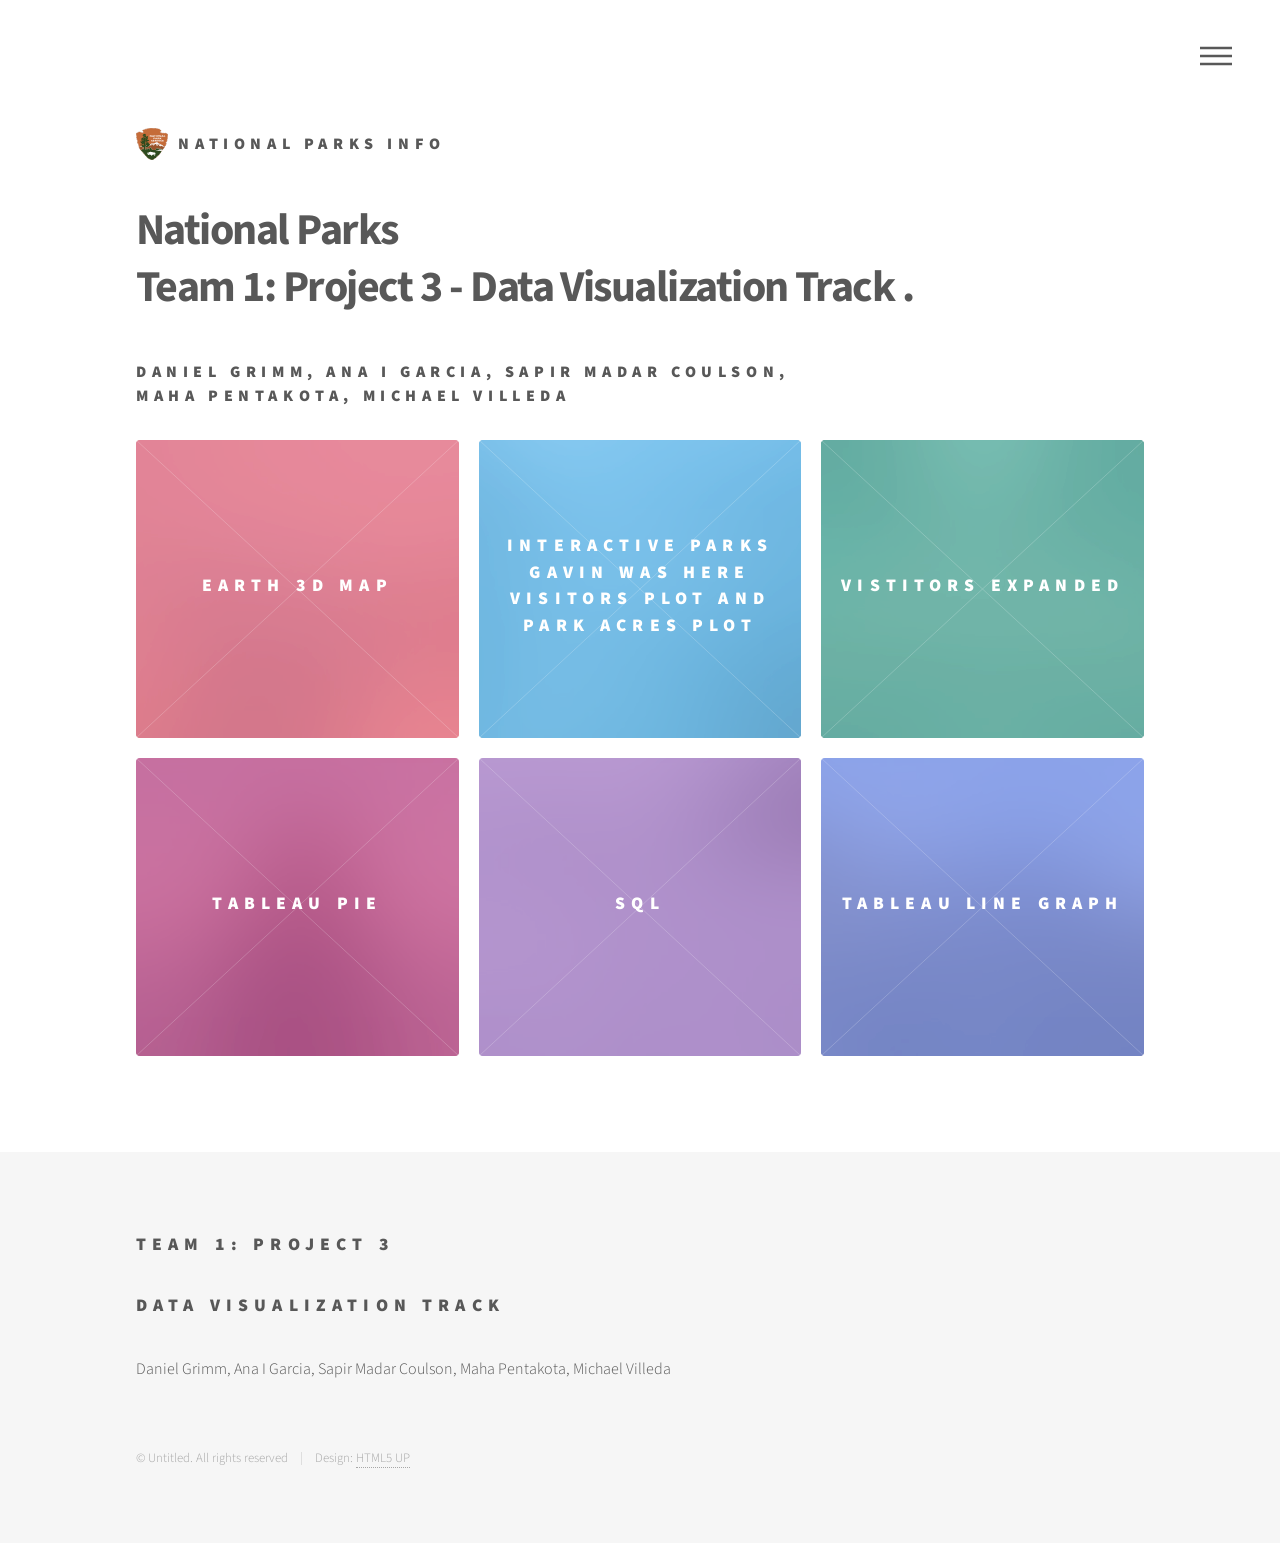
==== commit f4e28b8c: "more tests" ====
--- a/index.html
+++ b/index.html
@@ -74,7 +74,7 @@
 										<img src="images/pic02.jpg" alt="" />
 									</span>
 									<a href="visitors.html">
-										<h2>interactive parks visitors plot and park acres plot </h2>
+										<h2>interactive parks Gavin was here visitors plot and park acres plot </h2>
 										<div class="content">
 											<p> </p>
 										</div>
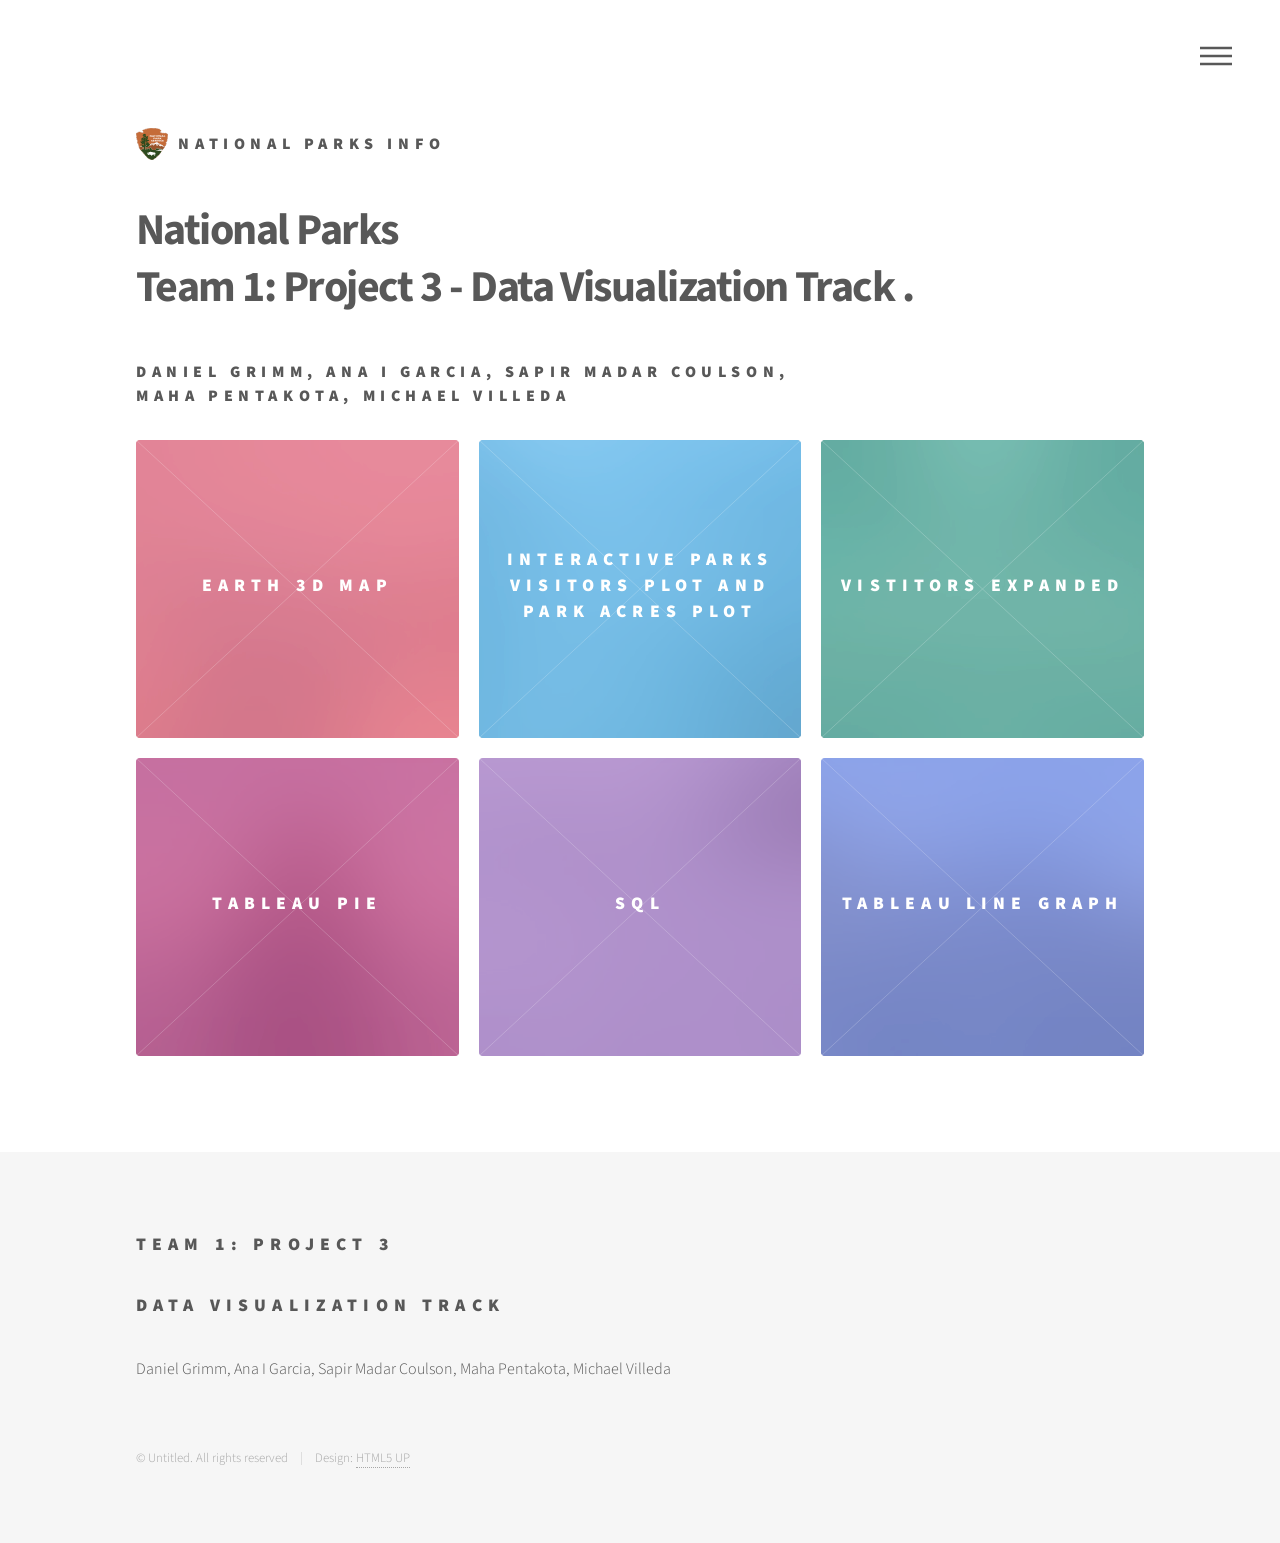
==== commit b462719a: "hailmerry" ====
--- a/index.html
+++ b/index.html
@@ -74,7 +74,7 @@
 										<img src="images/pic02.jpg" alt="" />
 									</span>
 									<a href="visitors.html">
-										<h2>interactive parks Gavin was here visitors plot and park acres plot </h2>
+										<h2>interactive parks visitors plot and park acres plot </h2>
 										<div class="content">
 											<p> </p>
 										</div>
